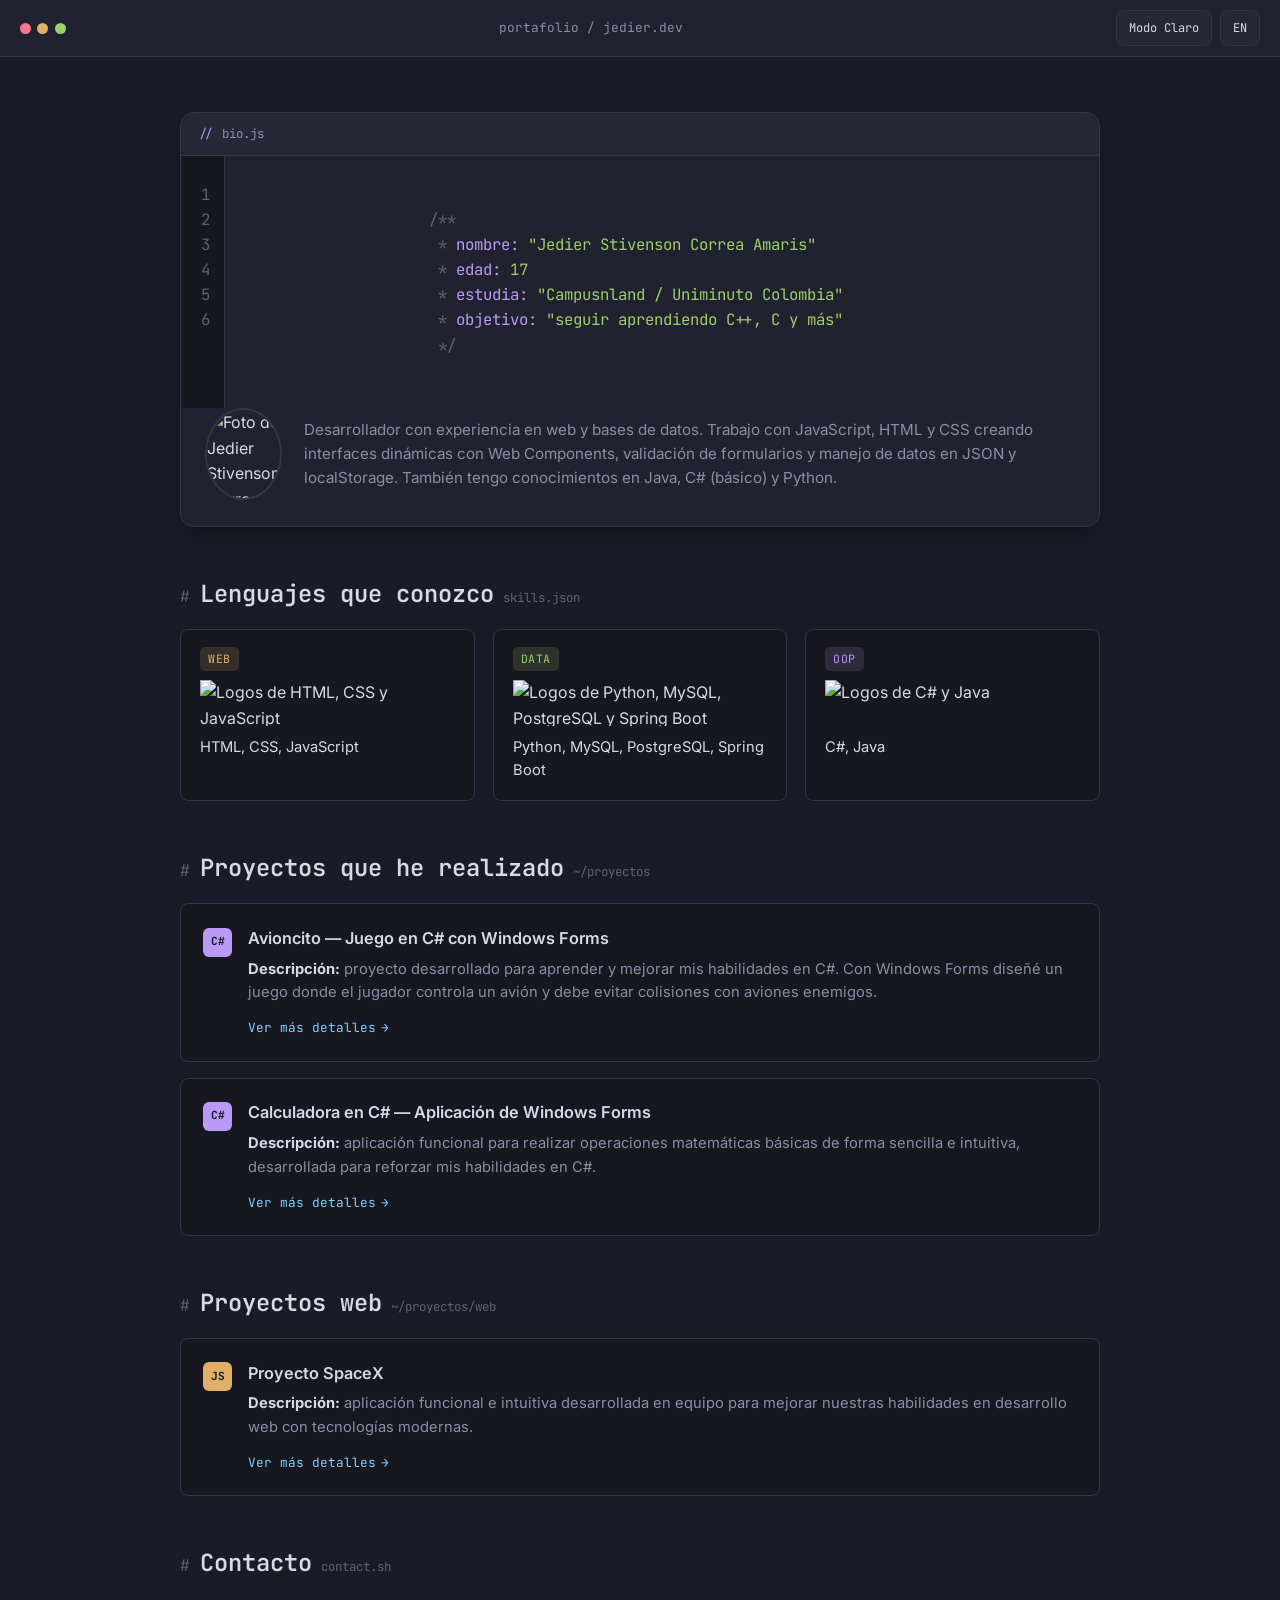
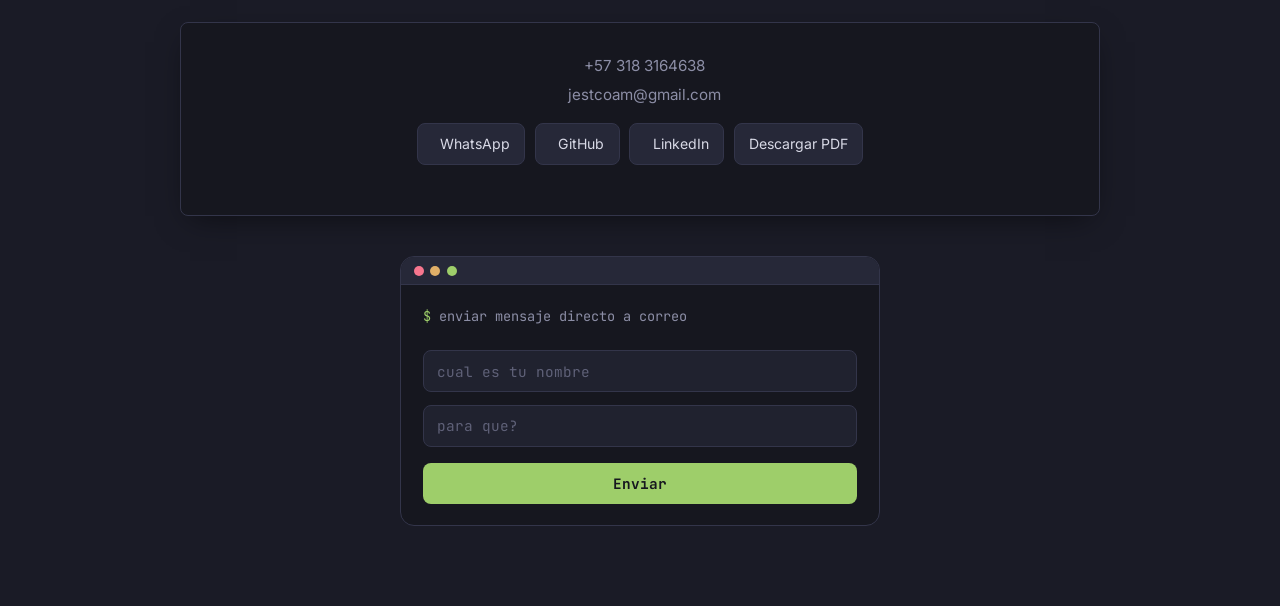
==== index.html @ f974b3a4 "Refactor modal functionality and enhance form submission experience - Improved modal opening and clo" ====
<!DOCTYPE html>
<html lang="es">
<head>
    <meta charset="UTF-8">
    <meta name="viewport" content="width=device-width, initial-scale=1.0">
    <title>Jedier Stivenson Correa Amaris — Portafolio</title>
    <link rel="preconnect" href="https://fonts.googleapis.com">
    <link href="https://fonts.googleapis.com/css2?family=Inter:wght@400;500;600;700&family=JetBrains+Mono:wght@400;600;700&display=swap" rel="stylesheet">
    <link rel="stylesheet" href="styles/styles.css">
</head>
<body>

    <header class="editor-toolbar">
        <div class="dots"><span></span><span></span><span></span></div>
        <span class="filename">portafolio / jedier.dev</span>
        <div class="toolbar-actions">
            <button id="toggleTheme" class="btn-theme" type="button">Modo Claro</button>
            <a class="language-btn" href="inglihs.html">EN</a>
        </div>
    </header>

    <div class="zona1">

        <!-- BIO -->
        <section class="panel bio-panel">
            <div class="panel-head"><span class="tag">// </span>bio.js</div>
            <div class="bio">
                <div class="bio-gutter">
                    <span class="ln">1</span><span class="ln">2</span><span class="ln">3</span>
                    <span class="ln">4</span><span class="ln">5</span><span class="ln">6</span>
                </div>
                <div class="bio-code">
                    <span class="bio-comment">/**</span>
                    <span class="bio-comment"> * <span class="bio-key">nombre:</span> <span class="bio-str">"Jedier Stivenson Correa Amaris"</span></span>
                    <span class="bio-comment"> * <span class="bio-key">edad:</span> <span class="bio-str">17</span></span>
                    <span class="bio-comment"> * <span class="bio-key">estudia:</span> <span class="bio-str">"Campusnland / Uniminuto Colombia"</span></span>
                    <span class="bio-comment"> * <span class="bio-key">objetivo:</span> <span class="bio-str">"seguir aprendiendo C++, C y más"</span></span>
                    <span class="bio-comment"> */</span>
                </div>
            </div>
            <div class="bio-avatar">
                <img src="resures/yo.jpg" alt="Foto de Jedier Stivenson Correa Amaris">
                <p>Desarrollador con experiencia en web y bases de datos. Trabajo con JavaScript, HTML y CSS creando interfaces dinámicas con Web Components, validación de formularios y manejo de datos en JSON y localStorage. También tengo conocimientos en Java, C# (básico) y Python.</p>
            </div>
        </section>

        <!-- SKILLS -->
        <div class="section-title"><span class="hash">#</span><h2>Lenguajes que conozco</h2><small>skills.json</small></div>
        <div class="skills-grid">
            <div class="skill-card">
                <span class="ext web">WEB</span>
                <img src="resures/imagen_2025-03-11_204331162-removebg-preview.png" alt="Logos de HTML, CSS y JavaScript">
                <p>HTML, CSS, JavaScript</p>
            </div>
            <div class="skill-card">
                <span class="ext data">DATA</span>
                <img src="resures/imagen_2025-03-11_204640620-removebg-preview.png" alt="Logos de Python, MySQL, PostgreSQL y Spring Boot">
                <p>Python, MySQL, PostgreSQL, Spring Boot</p>
            </div>
            <div class="skill-card">
                <span class="ext oop">OOP</span>
                <img src="resures/imagen_2025-03-11_204728898-removebg-preview.png" alt="Logos de C# y Java">
                <p>C#, Java</p>
            </div>
        </div>

        <!-- PROJECTS -->
        <div class="section-title"><span class="hash">#</span><h2>Proyectos que he realizado</h2><small>~/proyectos</small></div>

        <div class="project-file">
            <span class="file-icon cs">C#</span>
            <div>
                <h1>Avioncito — Juego en C# con Windows Forms</h1>
                <p><strong>Descripción:</strong> proyecto desarrollado para aprender y mejorar mis habilidades en C#. Con Windows Forms diseñé un juego donde el jugador controla un avión y debe evitar colisiones con aviones enemigos.</p>
                <span class="abrir-modal" data-modal="modal1" role="button" tabindex="0">Ver más detalles</span>
            </div>
        </div>

        <div id="modal1" class="modal">
            <div class="modal-content">
                <span class="close" data-modal="modal1">&times;</span>
                <div class="modal-content-inner">
                    <h1>Detalles del proyecto "Avioncito"</h1>
                    <p><strong>Gameplay:</strong></p>
                    <video controls>
                        <source src="Resures/avioncito 2025-03-08 19-59-32.mp4" type="video/mp4">
                        Tu navegador no soporta la reproducción de video.
                    </video>
                    <p><strong>Características del juego:</strong></p>
                    <ul>
                        <li>Desarrollado en C# con Windows Forms.</li>
                        <li>Mecánica de juego sencilla y dinámica.</li>
                        <li>Sistema de colisiones y reinicio.</li>
                        <li>Diseño gráfico mejorado con sprites personalizados.</li>
                        <li>Exportado a .exe para su ejecución sin entorno de desarrollo.</li>
                    </ul>
                    <p><strong>Tecnologías utilizadas:</strong></p>
                    <ul>
                        <li>Lenguaje: C#</li>
                        <li>Entorno de desarrollo: Visual Studio</li>
                        <li>Framework: .NET y Windows Forms</li>
                        <li>Gestión de recursos: imágenes y eventos en Windows Forms</li>
                    </ul>
                    <p><strong>Próximas mejoras:</strong></p>
                    <ul>
                        <li>Aumento progresivo de dificultad.</li>
                        <li>Sistema de puntuaciones altas.</li>
                        <li>Efectos de sonido y animaciones.</li>
                    </ul>
                    <a href="https://github.com/Stivenco12/aviones_c-" class="btn" target="_blank" rel="noopener">Ver en GitHub</a>
                </div>
            </div>
        </div>

        <div class="project-file">
            <span class="file-icon cs">C#</span>
            <div>
                <h1>Calculadora en C# — Aplicación de Windows Forms</h1>
                <p><strong>Descripción:</strong> aplicación funcional para realizar operaciones matemáticas básicas de forma sencilla e intuitiva, desarrollada para reforzar mis habilidades en C#.</p>
                <span class="abrir-modal" data-modal="modalCalculadora" role="button" tabindex="0">Ver más detalles</span>
            </div>
        </div>

        <div id="modalCalculadora" class="modal">
            <div class="modal-content">
                <span class="close" data-modal="modalCalculadora">&times;</span>
                <div class="modal-content-inner">
                    <h1>Detalles del proyecto "Calculadora en C#"</h1>
                    <p><strong>Funcionamiento:</strong></p>
                    <video controls>
                        <source src="Resures/Form1 2025-03-08 20-47-19.mp4" type="video/mp4">
                        Tu navegador no soporta la reproducción de video.
                    </video>
                    <p><strong>Características:</strong></p>
                    <ul>
                        <li>Desarrollada en C# con Windows Forms.</li>
                        <li>Interfaz gráfica sencilla e intuitiva.</li>
                        <li>Soporta suma, resta, multiplicación y división.</li>
                        <li>Manejo de errores en la división entre cero.</li>
                        <li>Diseño adaptable dentro de Windows Forms.</li>
                        <li>Exportado a .exe para ejecución independiente.</li>
                    </ul>
                    <p><strong>Próximas mejoras:</strong></p>
                    <ul>
                        <li>Operaciones avanzadas como raíz cuadrada y potencias.</li>
                        <li>Historial de operaciones.</li>
                        <li>Modo oscuro.</li>
                    </ul>
                    <a href="https://github.com/Stivenco12/calculadora" class="btn" target="_blank" rel="noopener">Ver en GitHub</a>
                </div>
            </div>
        </div>

        <div class="section-title"><span class="hash">#</span><h2>Proyectos web</h2><small>~/proyectos/web</small></div>

        <div class="project-file">
            <span class="file-icon web">JS</span>
            <div>
                <h1>Proyecto SpaceX</h1>
                <p><strong>Descripción:</strong> aplicación funcional e intuitiva desarrollada en equipo para mejorar nuestras habilidades en desarrollo web con tecnologías modernas.</p>
                <span class="abrir-modal" data-modal="modalProyecto" role="button" tabindex="0">Ver más detalles</span>
            </div>
        </div>

        <div id="modalProyecto" class="modal">
            <div class="modal-content">
                <span class="close" data-modal="modalProyecto">&times;</span>
                <div class="modal-content-inner">
                    <h1>Detalles del proyecto SpaceX</h1>
                    <p><strong>Funcionamiento:</strong></p>
                    <video controls>
                        <source src="Resures/Document - Opera 2025-03-08 21-33-14.mp4" type="video/mp4">
                        Tu navegador no soporta la reproducción de video.
                    </video>
                    <p><strong>Características:</strong></p>
                    <ul>
                        <li>Desarrollado con tecnologías modernas.</li>
                        <li>Interfaz gráfica intuitiva y fácil de usar.</li>
                        <li>Funcionalidades avanzadas implementadas.</li>
                        <li>Optimizado para rendimiento y experiencia de usuario.</li>
                    </ul>
                    <p><strong>Tecnologías utilizadas:</strong></p>
                    <ul>
                        <li>HTML, CSS, JavaScript</li>
                        <li>Metodologías ágiles y buenas prácticas de desarrollo.</li>
                    </ul>
                    <p>Este proyecto fue desarrollado por <strong>Jedier Stivenson</strong> y <strong>Danna Soto</strong>.</p>
                    <a href="https://github.com/Stivenco12/PROYECTO-FILTRO_JS_GUERRERO-DANNA-CORREA-JEDIER" class="btn" target="_blank" rel="noopener">Ver en GitHub</a>
                </div>
            </div>
        </div>

        <!-- CONTACT -->
        <div class="section-title"><span class="hash">#</span><h2>Contacto</h2><small>contact.sh</small></div>
        <div class="panel contacto">
            <div class="panel-body">
                <div class="info">
                    <p><i class="fas fa-phone"></i> +57 318 3164638</p>
                    <p><i class="fas fa-envelope"></i> jestcoam@gmail.com</p>
                </div>
                <div class="redes">
                    <a href="https://wa.me/573183164638?text=Hola,%20quiero%20más%20información" target="_blank" rel="noopener">
                        <i class="fab fa-whatsapp"></i> WhatsApp
                    </a>
                    <a href="https://github.com/Stivenco12" target="_blank" rel="noopener">
                        <i class="fab fa-github"></i> GitHub
                    </a>
                    <a href="https://www.linkedin.com/in/jedier-stivenson-correa-amariz-628597353/" target="_blank" rel="noopener">
                        <i class="fab fa-linkedin"></i> LinkedIn
                    </a>
                    <a href="docs/archivo.pdf" download class="btn-descarga">
                        Descargar PDF
                    </a>
                </div>
            </div>
        </div>

        <!-- MESSAGE FORM -->
        <div class="EnviarMes">
            <div class="terminal">
                <div class="terminal-head"><span></span><span></span><span></span></div>
                <div class="terminal-body">
                    <p2-element></p2-element>
                </div>
            </div>
        </div>

    </div>

    <script src="https://kit.fontawesome.com/a076d05399.js" crossorigin="anonymous"></script>
    <script src="js/main.js"></script>
</body>
</html>
---- styles/styles.css ----
/* =========================================================
   PORTFOLIO — "EDITOR" THEME
   A personal site styled like a code editor: tabs, gutters,
   line numbers, a file explorer for projects, a terminal for
   contact. Built for a developer's portfolio, not a generic
   dark/gradient template.
   ========================================================= */

:root{
  /* -- palette -- */
  --bg:            #1a1b26;
  --bg-panel:      #20222f;
  --bg-panel-2:    #262838;
  --bg-inset:      #16171f;
  --border:        #33354a;
  --text:          #d8d9e6;
  --text-muted:    #8c8ea6;
  --text-dim:      #5f6178;

  --keyword:       #bb9af7;   /* violet  — headings / keywords   */
  --string:        #9ece6a;   /* green   — body copy accents     */
  --func:          #e0af68;   /* gold    — links / functions     */
  --accent:        #f7768e;   /* rose    — cta / important       */
  --cyan:          #7dcfff;   /* cyan    — secondary info         */

  --radius: 8px;
  --radius-lg: 14px;
  --mono: 'JetBrains Mono', 'Fira Code', 'SFMono-Regular', Consolas, monospace;
  --sans: 'Inter', -apple-system, 'Segoe UI', sans-serif;

  --gutter-w: 2.75rem;
  --shadow: 0 10px 30px -10px rgba(0,0,0,0.55);
}

/* light mode overrides — toggled via body.light-mode */
body.light-mode{
  --bg:            #f3f3f8;
  --bg-panel:      #ffffff;
  --bg-panel-2:    #ececf4;
  --bg-inset:      #e7e7f0;
  --border:        #d7d8e6;
  --text:          #22232f;
  --text-muted:    #55576e;
  --text-dim:      #8b8da2;

  --keyword:       #7c4fd6;
  --string:        #2f7d32;
  --func:          #a15c00;
  --accent:        #c92a4c;
  --cyan:          #0f7ba6;
  --shadow: 0 10px 30px -12px rgba(30,30,60,0.18);
}

*{ box-sizing: border-box; }

html{ scroll-behavior: smooth; }

body{
  margin: 0;
  background: var(--bg);
  color: var(--text);
  font-family: var(--sans);
  line-height: 1.6;
  transition: background .35s ease, color .35s ease;
}

img{ max-width: 100%; }

a{ color: var(--func); }

::selection{ background: var(--keyword); color: var(--bg-inset); }

.zona1{
  max-width: 960px;
  margin: 0 auto;
  padding: 4.5rem 1.25rem 3rem;
}

/* =========================================================
   TOP TOOLBAR — theme + language toggle styled as editor
   window controls
   ========================================================= */
.editor-toolbar{
  position: fixed;
  top: 0; left: 0; right: 0;
  z-index: 100;
  display: flex;
  align-items: center;
  justify-content: space-between;
  gap: 1rem;
  padding: .65rem 1.25rem;
  background: var(--bg-panel);
  border-bottom: 1px solid var(--border);
}

.editor-toolbar .dots{
  display: flex;
  gap: .4rem;
}
.editor-toolbar .dots span{
  width: 11px; height: 11px; border-radius: 50%;
  display: inline-block;
}
.dots span:nth-child(1){ background:#f7768e; }
.dots span:nth-child(2){ background:#e0af68; }
.dots span:nth-child(3){ background:#9ece6a; }

.editor-toolbar .filename{
  font-family: var(--mono);
  font-size: .8rem;
  color: var(--text-muted);
}

.toolbar-actions{
  display: flex;
  gap: .5rem;
}

.btn-theme, .language-btn{
  position: static;
  font-family: var(--mono);
  font-size: .75rem;
  background: var(--bg-panel-2);
  color: var(--text);
  border: 1px solid var(--border);
  padding: .45rem .75rem;
  border-radius: var(--radius);
  cursor: pointer;
  text-decoration: none;
  box-shadow: none;
  transition: border-color .2s ease, color .2s ease;
}
.btn-theme:hover, .language-btn:hover{
  border-color: var(--keyword);
  color: var(--keyword);
  background: var(--bg-panel-2);
}

/* =========================================================
   SHARED "PANEL" PRIMITIVE — every section is a file/panel
   ========================================================= */
.panel{
  background: var(--bg-panel);
  border: 1px solid var(--border);
  border-radius: var(--radius-lg);
  box-shadow: var(--shadow);
  margin: 2.5rem 0;
  overflow: hidden;
}

.panel-head{
  display: flex;
  align-items: center;
  gap: .6rem;
  padding: .7rem 1.1rem;
  background: var(--bg-panel-2);
  border-bottom: 1px solid var(--border);
  font-family: var(--mono);
  font-size: .78rem;
  color: var(--text-muted);
}
.panel-head .tag{
  color: var(--keyword);
}
.panel-body{
  padding: 1.6rem 1.5rem;
}

/* =========================================================
   BIO — rendered as a commented block of source code, with
   real line numbers in the gutter (this is the signature
   element of the design)
   ========================================================= */
.bio{
  display: grid;
  grid-template-columns: var(--gutter-w) 1fr;
}

.bio-code{
  font-family: var(--mono);
  font-size: clamp(.85rem, .6rem + .5vw, .98rem);
  padding: 1.6rem 1.5rem;
  white-space: pre-wrap;
}

.bio-gutter{
  background: var(--bg-inset);
  padding: 1.6rem 0;
  border-right: 1px solid var(--border);
}
.bio-gutter .ln{
  display: block;
  line-height: 1.6;
  font-family: var(--mono);
  font-size: clamp(.85rem, .6rem + .5vw, .98rem);
  color: var(--text-dim);
  user-select: none;
  text-align: right;
  padding-right: .9rem;
}

.bio-comment{ color: var(--text-dim); }
.bio-key{ color: var(--keyword); }
.bio-str{ color: var(--string); }

.bio-avatar{
  display: flex;
  align-items: center;
  gap: 1.4rem;
  padding: 0 1.5rem 1.6rem;
}
.bio-avatar img{
  width: 92px; height: 92px;
  border-radius: 50%;
  object-fit: cover;
  border: 2px solid var(--border);
}
.bio-avatar p{
  margin: 0;
  color: var(--text-muted);
  font-size: .95rem;
}

/* =========================================================
   SECTION TITLES — treated as file/section labels, not
   giant centered headlines
   ========================================================= */
.section-title{
  display: flex;
  align-items: baseline;
  gap: .6rem;
  margin: 3rem 0 1rem;
  font-family: var(--mono);
}
.section-title .hash{ color: var(--text-dim); }
.section-title h2{
  margin: 0;
  font-size: clamp(1.1rem, 1rem + .6vw, 1.5rem);
  font-weight: 600;
  color: var(--text);
}
.section-title small{
  color: var(--text-dim);
  font-size: .78rem;
}

/* =========================================================
   SKILLS — presented as a "skills.json" panel
   ========================================================= */
.skills-grid{
  display: grid;
  grid-template-columns: repeat(auto-fit, minmax(220px, 1fr));
  gap: 1.1rem;
}
.skill-card{
  background: var(--bg-inset);
  border: 1px solid var(--border);
  border-radius: var(--radius);
  padding: 1.1rem 1.2rem;
  display: flex;
  flex-direction: column;
  gap: .6rem;
}
.skill-card .ext{
  font-family: var(--mono);
  font-size: .72rem;
  letter-spacing: .04em;
  padding: .15rem .5rem;
  border-radius: 5px;
  width: fit-content;
}
.skill-card .ext.web{ background: rgba(224,175,104,.15); color: var(--func); }
.skill-card .ext.data{ background: rgba(158,206,106,.15); color: var(--string); }
.skill-card .ext.oop{ background: rgba(187,154,247,.15); color: var(--keyword); }

.skill-card img{
  height: 46px;
  width: auto;
  object-fit: contain;
  align-self: flex-start;
}
.skill-card p{
  margin: 0;
  font-size: .92rem;
  color: var(--text);
}

/* =========================================================
   PROJECTS — file explorer style cards
   ========================================================= */
.project-file{
  display: flex;
  align-items: flex-start;
  gap: 1rem;
  padding: 1.3rem 1.4rem;
  border-radius: var(--radius);
  background: var(--bg-inset);
  border: 1px solid var(--border);
  margin-bottom: 1rem;
  transition: border-color .2s ease, transform .2s ease;
}
.project-file:hover{
  border-color: var(--keyword);
  transform: translateX(2px);
}
.project-file .file-icon{
  font-family: var(--mono);
  font-size: .7rem;
  font-weight: 700;
  color: var(--bg-inset);
  background: var(--keyword);
  border-radius: 6px;
  padding: .35rem .45rem;
  flex-shrink: 0;
  margin-top: .15rem;
}
.project-file .file-icon.cs{ background: var(--keyword); }
.project-file .file-icon.web{ background: var(--func); }

.project-file h1{
  font-family: var(--sans);
  font-size: 1.02rem;
  font-weight: 600;
  margin: 0 0 .4rem;
  color: var(--text);
}
.project-file p{
  margin: 0 0 .6rem;
  font-size: .92rem;
  color: var(--text-muted);
}
.project-file p strong{ color: var(--text); }

.abrir-modal{
  display: inline-flex;
  align-items: center;
  gap: .35rem;
  font-family: var(--mono);
  font-size: .8rem;
  color: var(--cyan);
  cursor: pointer;
  text-decoration: none;
}
.abrir-modal::after{ content: "→"; transition: transform .2s ease; }
.abrir-modal:hover::after{ transform: translateX(3px); }

/* =========================================================
   MODAL
   ========================================================= */
.modal{
  display: none;
  position: fixed;
  inset: 0;
  z-index: 1000;
  background: rgba(10,10,16,.72);
  align-items: center;
  justify-content: center;
  padding: 1.2rem;
}

.modal-content{
  background: var(--bg-panel);
  border: 1px solid var(--border);
  border-radius: var(--radius-lg);
  width: min(640px, 100%);
  max-height: 82vh;
  overflow-y: auto;
  text-align: left;
  box-shadow: var(--shadow);
}
.modal-content-inner{
  padding: 1.6rem 1.8rem;
}
.modal-content h1{
  font-size: 1.15rem;
  color: var(--keyword);
  margin-top: 0;
}
.modal-content strong{ color: var(--func); }
.modal-content video{
  width: 100%;
  border-radius: var(--radius);
  margin: .6rem 0 1rem;
  display: block;
}
.modal-content ul{
  padding-left: 1.2rem;
  color: var(--text-muted);
}
.modal-content li{ margin-bottom: .35rem; }

.close{
  position: sticky;
  top: 0;
  float: right;
  margin: .6rem .8rem 0 0;
  color: var(--text-muted);
  font-size: 1.5rem;
  font-weight: 700;
  cursor: pointer;
  line-height: 1;
}
.close:hover{ color: var(--accent); }

.btn{
  display: inline-block;
  margin-top: .4rem;
  padding: .6rem 1.1rem;
  background: var(--keyword);
  color: var(--bg-inset);
  text-decoration: none;
  border-radius: var(--radius);
  font-family: var(--mono);
  font-size: .82rem;
  font-weight: 600;
  transition: opacity .2s ease;
}
.btn:hover{ opacity: .85; }

/* =========================================================
   CONTACT — terminal look
   ========================================================= */
.contacto{
  background: var(--bg-inset);
  border-radius: var(--radius);
}
.contacto .info p{
  font-size: .95rem;
  margin: .3rem 0;
  display: flex;
  align-items: center;
  justify-content: center;
  gap: .5rem;
  color: var(--text-muted);
}
.contacto i{ color: var(--cyan); }

.redes{
  display: flex;
  flex-wrap: wrap;
  justify-content: center;
  gap: .6rem;
  margin-top: 1rem;
  padding-bottom: 1.5rem;
}
.redes a{
  text-decoration: none;
  color: var(--text);
  font-size: .88rem;
  padding: .55rem .9rem;
  border-radius: var(--radius);
  display: flex;
  align-items: center;
  gap: .5rem;
  background: var(--bg-panel-2);
  border: 1px solid var(--border);
  transition: border-color .2s ease, color .2s ease;
}
.redes a:hover{
  border-color: var(--func);
  color: var(--func);
}

/* =========================================================
   MESSAGE FORM — terminal prompt styling
   ========================================================= */
.EnviarMes{
  max-width: 480px;
  margin: 0 auto 2rem;
}
.terminal{
  background: var(--bg-inset);
  border: 1px solid var(--border);
  border-radius: var(--radius-lg);
  overflow: hidden;
}
.terminal-head{
  display: flex;
  gap: .4rem;
  padding: .55rem .8rem;
  background: var(--bg-panel-2);
  border-bottom: 1px solid var(--border);
}
.terminal-head span{
  width: 10px; height: 10px; border-radius: 50%;
}
.terminal-head span:nth-child(1){ background:#f7768e; }
.terminal-head span:nth-child(2){ background:#e0af68; }
.terminal-head span:nth-child(3){ background:#9ece6a; }

.terminal-body{ padding: 1.3rem 1.4rem; }

.ppp1.form-title{
  font-family: var(--mono);
  font-size: .85rem;
  color: var(--text-muted);
  text-align: left;
  margin: 0 0 1rem;
}
.ppp1.form-title::before{ content: "$ "; color: var(--string); }

.EnviarMes input{
  width: 100%;
  padding: .65rem .8rem;
  margin: .4rem 0;
  border: 1px solid var(--border);
  border-radius: var(--radius);
  background: var(--bg-panel);
  color: var(--text);
  font-family: var(--mono);
  font-size: .9rem;
  outline: none;
  transition: border-color .2s ease;
}
.EnviarMes input::placeholder{ color: var(--text-dim); }
.EnviarMes input:focus{ border-color: var(--keyword); }

.contacto.btn-enviar, button.contacto{
  width: 100%;
  padding: .7rem;
  margin-top: .6rem;
  border: none;
  border-radius: var(--radius);
  background: var(--string);
  color: var(--bg-inset);
  font-family: var(--mono);
  font-weight: 700;
  font-size: .9rem;
  cursor: pointer;
  transition: opacity .2s ease;
}
button.contacto:hover{ opacity: .85; }

.stars-container{ display: none; }

/* =========================================================
   ACCESSIBILITY — visible focus states
   ========================================================= */
a:focus-visible,
button:focus-visible,
.abrir-modal:focus-visible{
  outline: 2px solid var(--cyan);
  outline-offset: 2px;
}

@media (prefers-reduced-motion: reduce){
  *{ animation: none !important; transition: none !important; }
  html{ scroll-behavior: auto; }
}

/* =========================================================
   RESPONSIVE
   ========================================================= */
@media (max-width: 640px){
  .zona1{ padding-top: 4rem; }
  .editor-toolbar .filename{ display: none; }
  .bio{ grid-template-columns: 1fr; }
  .bio-gutter{ display: none; }
  .bio-avatar{ flex-direction: column; text-align: center; }
  .project-file{ flex-direction: column; }
}
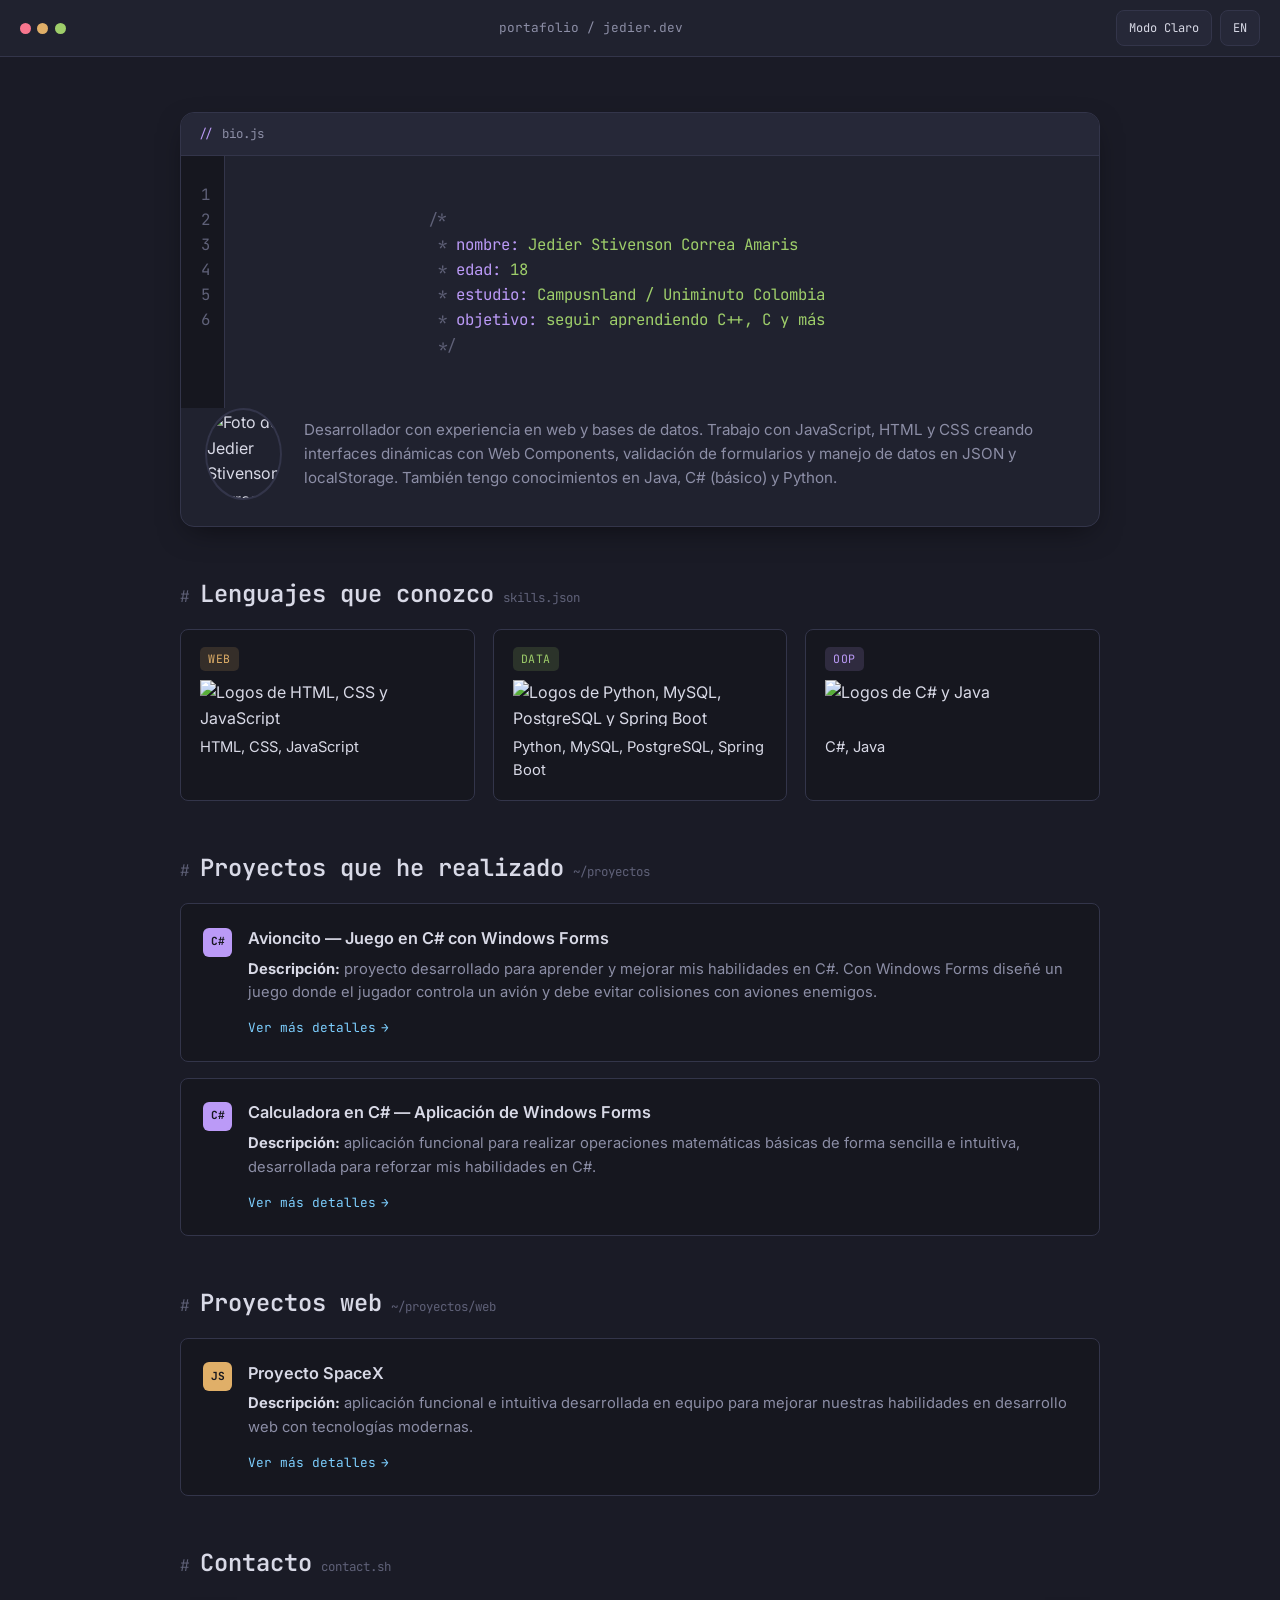
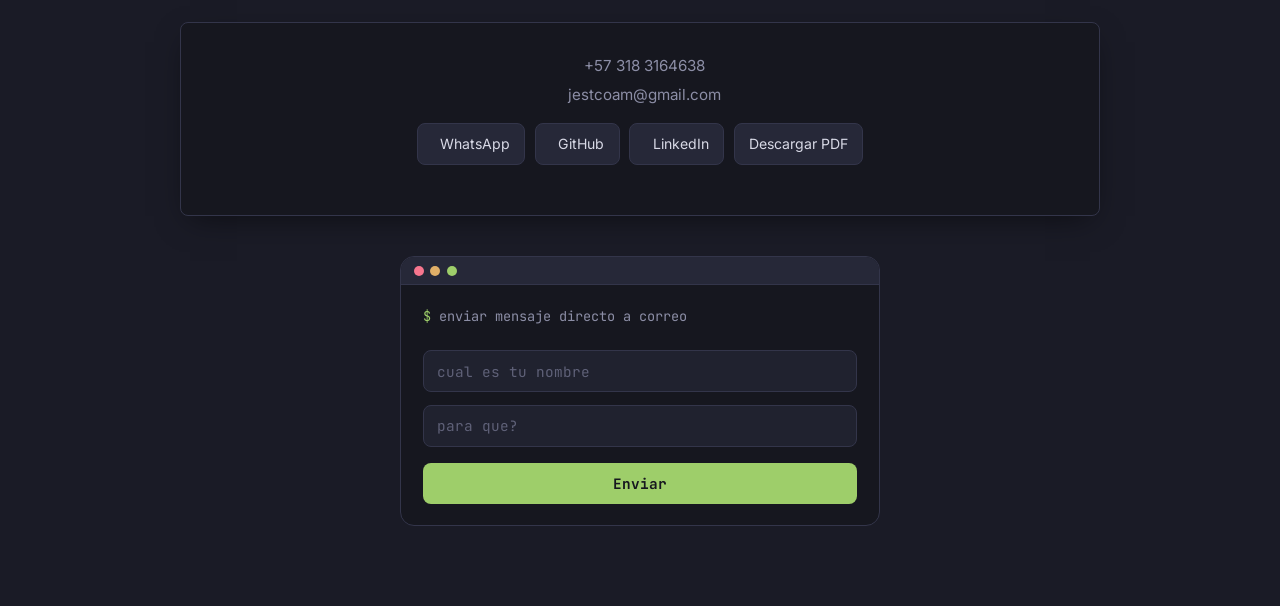
==== commit 2defb4a2: "Refactor code structure for improved readability and maintainability" ====
--- a/index.html
+++ b/index.html
@@ -30,11 +30,11 @@
                     <span class="ln">4</span><span class="ln">5</span><span class="ln">6</span>
                 </div>
                 <div class="bio-code">
-                    <span class="bio-comment">/**</span>
-                    <span class="bio-comment"> * <span class="bio-key">nombre:</span> <span class="bio-str">"Jedier Stivenson Correa Amaris"</span></span>
-                    <span class="bio-comment"> * <span class="bio-key">edad:</span> <span class="bio-str">17</span></span>
-                    <span class="bio-comment"> * <span class="bio-key">estudia:</span> <span class="bio-str">"Campusnland / Uniminuto Colombia"</span></span>
-                    <span class="bio-comment"> * <span class="bio-key">objetivo:</span> <span class="bio-str">"seguir aprendiendo C++, C y más"</span></span>
+                    <span class="bio-comment">/*</span>
+                    <span class="bio-comment"> * <span class="bio-key">nombre:</span> <span class="bio-str">Jedier Stivenson Correa Amaris</span></span>
+                    <span class="bio-comment"> * <span class="bio-key">edad:</span> <span class="bio-str">18</span></span>
+                    <span class="bio-comment"> * <span class="bio-key">estudio:</span> <span class="bio-str">Campusnland / Uniminuto Colombia</span></span>
+                    <span class="bio-comment"> * <span class="bio-key">objetivo:</span> <span class="bio-str">seguir aprendiendo C++, C y más</span></span>
                     <span class="bio-comment"> */</span>
                 </div>
             </div>
@@ -208,7 +208,7 @@
                     <a href="https://www.linkedin.com/in/jedier-stivenson-correa-amariz-628597353/" target="_blank" rel="noopener">
                         <i class="fab fa-linkedin"></i> LinkedIn
                     </a>
-                    <a href="docs/archivo.pdf" download class="btn-descarga">
+                    <a href="Resures/HOJA DE VIDA STINSON CORREA AMARIS.pdf" download class="btn-descarga">
                         Descargar PDF
                     </a>
                 </div>
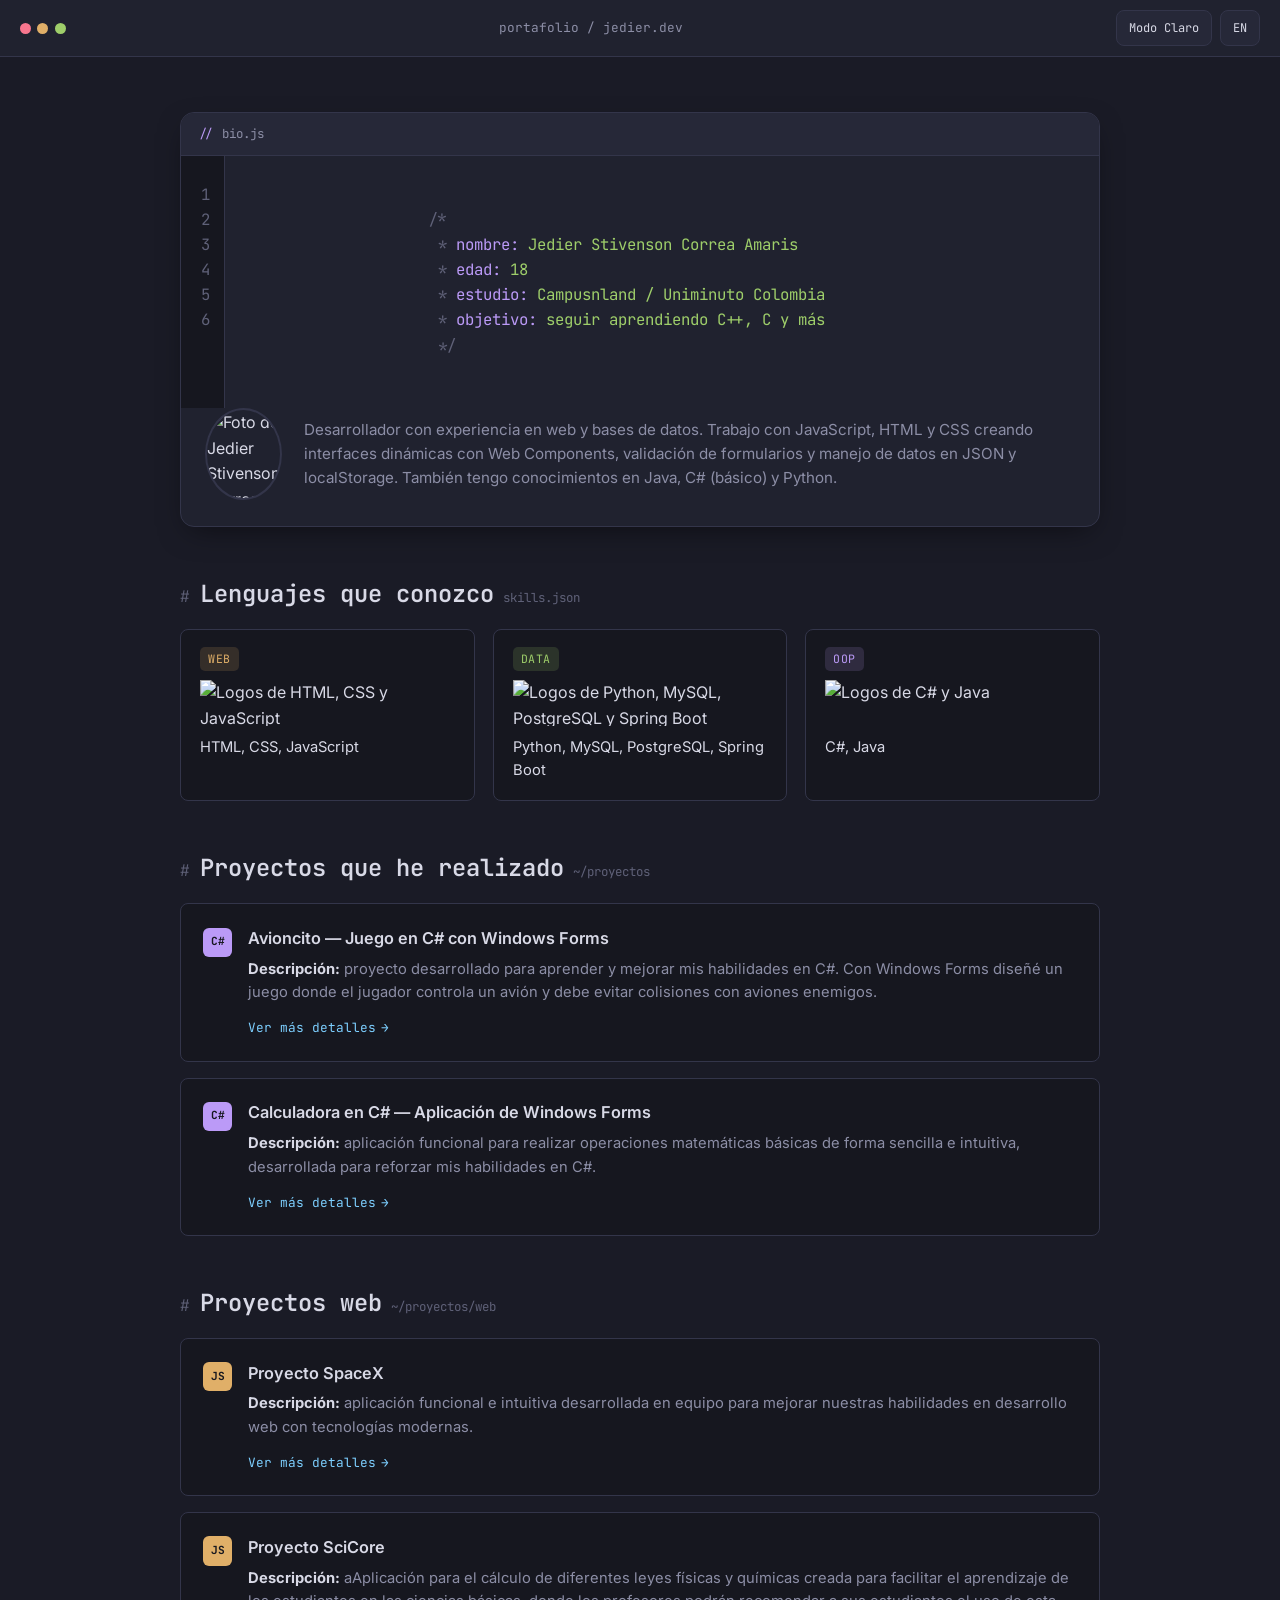
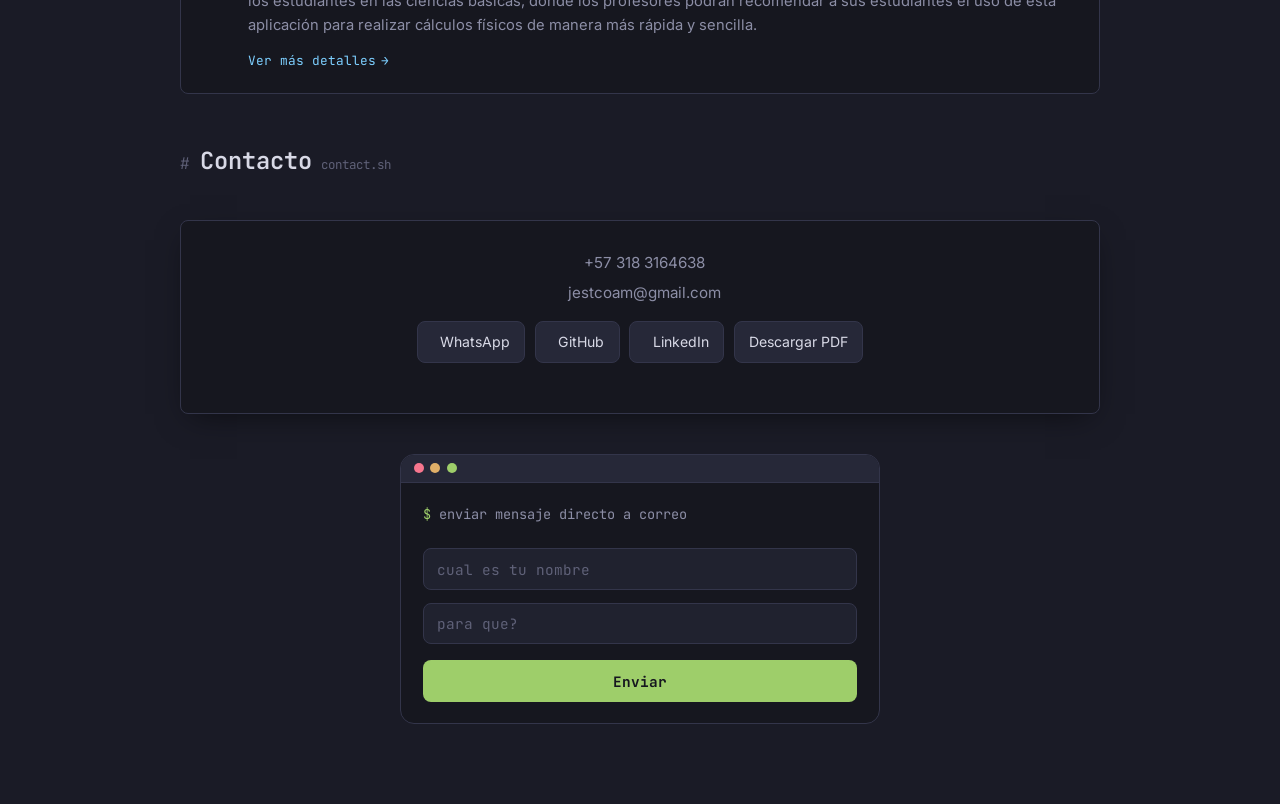
==== commit ae649d26: "Refactor code structure for improved readability and maintainability" ====
--- a/index.html
+++ b/index.html
@@ -190,6 +190,40 @@
             </div>
         </div>
 
+        <div class="project-file">
+            <span class="file-icon web">JS</span>
+            <div>
+                <h1>Proyecto SciCore</h1>
+                <p><strong>Descripción:</strong> aAplicación para el cálculo de diferentes leyes físicas y químicas creada para facilitar el aprendizaje de los estudiantes en las ciencias básicas, donde los profesores podrán recomendar a sus estudiantes el uso de esta aplicación para realizar cálculos físicos de manera más rápida y sencilla.</p>
+                <span class="abrir-modal" data-modal="modalProyecto" role="button" tabindex="0">Ver más detalles</span>
+            </div>
+        </div>
+
+        <div id="modalProyecto" class="modal">
+            <div class="modal-content">
+                <span class="close" data-modal="modalProyecto">&times;</span>
+                <div class="modal-content-inner">
+                    <h1>Detalles del proyecto SciCore</h1>
+                    <p><strong>Funcionamiento:</strong></p>
+                    <img src="resures/SciCore.png" alt="Captura de pantalla del proyecto SciCore">
+                    <p><strong>Características:</strong></p>
+                    <ul>
+                        <li>Desarrollado con tecnologías modernas.</li>
+                        <li>Interfaz gráfica intuitiva y fácil de usar.</li>
+                        <li>Funcionalidades avanzadas implementadas.</li>
+                        <li>Optimizado para rendimiento y experiencia de usuario.</li>
+                    </ul>
+                    <p><strong>Tecnologías utilizadas:</strong></p>
+                    <ul>
+                        <li>HTML, CSS, JavaScript</li>
+                        <li>Metodologías ágiles y buenas prácticas de desarrollo.</li>
+                    </ul>
+                    <p>Este proyecto fue desarrollado por <strong>Jedier Stivenson</strong> .</p>
+                    <a href="https://github.com/Stivenco12/SciCore.git" class="btn" target="_blank" rel="noopener">Ver en GitHub</a>
+                </div>
+            </div>
+        </div>
+
         <!-- CONTACT -->
         <div class="section-title"><span class="hash">#</span><h2>Contacto</h2><small>contact.sh</small></div>
         <div class="panel contacto">
